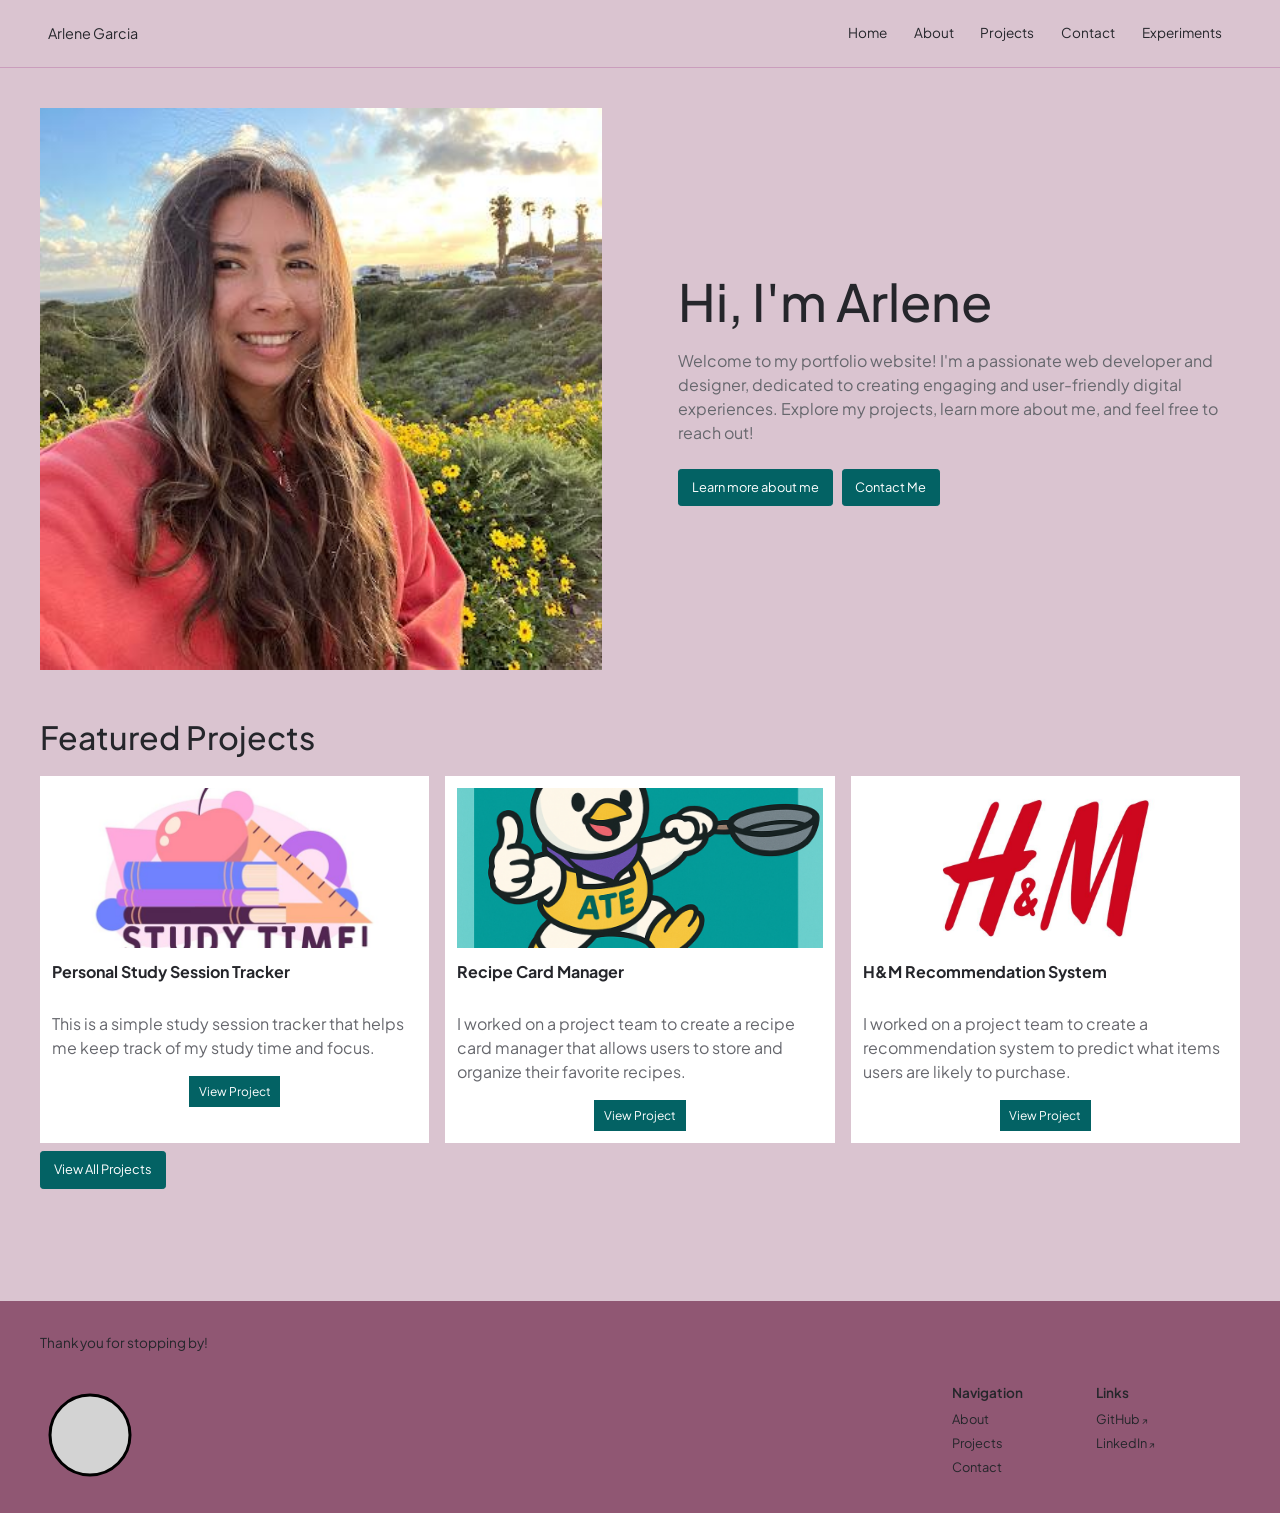
==== index.html @ 25e19397 "HW4 Setup" ====
<!DOCTYPE html>
<html lang="en">
<head>
    <meta charset="UTF-8">
    <meta name="viewport" content="width=device-width, initial-scale=1.0">
    <title>Arlene Garcia's Portfolio</title>
    <link rel="icon" type="image/png" href="images/favicon.png">
    <link rel="stylesheet" href="styles.css">
</head>
<body>
    <header>
        <div> <span>Arlene Garcia</span>
        </div>
        <nav>
            <a href="index.html">Home</a>
            <a href="about.html">About</a>
            <a href="projects.html">Projects</a>
            <a href="contact.html">Contact</a>
            <a href="experiments.html">Experiments</a>
        </nav>
    </header>
    <main>
        <section>
            <picture>
                <source srcset="images/profile.jpg" type="image/jpeg">
                <img src="images/profile.jpg" alt="Profile Picture">
            </picture>
            <div>
                <h1>Hi, I'm Arlene</h1>
                <p>Welcome to my portfolio website! I'm a passionate web developer and designer, dedicated to creating engaging and user-friendly digital experiences. Explore my projects, learn more about me, and feel free to reach out!</p>
                <a href="about.html" class="button">Learn more about me</a>
                <a href="contact.html" class="button">Contact Me</a>
            </div>
        </section>
        <section>
            <h2>Featured Projects</h2>
            <div>
                <article>
                    <img src="images/project1.jpg" alt="Project 1 Screenshot" width="200" height="200">
                    <h3>Personal Study Session Tracker</h3>
                    <p>This is a simple study session tracker that helps me keep track of my study time and focus.</p>
                    <a href="projects.html#project1">View Project</a>
                </article>
                <article>
                    <img src="images/project2.png" alt="Project 2 Screenshot" width="200" height="200">
                    <h3>Recipe Card Manager</h3>
                    <p>I worked on a project team to create a recipe card manager that allows users to store and organize their favorite recipes.</p>
                    <a href="projects.html#project2">View Project</a>
                </article>
                <article>
                    <img src="images/project3.jpg" alt="Project 3 Screenshot" width="200" height="200">
                    <h3>H&M Recommendation System</h3>
                    <p>I worked on a project team to create a recommendation system to predict what items users are likely to purchase.</p>
                    <a href="projects.html#project3">View Project</a>
                </article>
            </div>
            <a href="projects.html" class="button">View All Projects</a>
        </section>
    </main>
    <footer>
        <p>Thank you for stopping by!</p>
        <svg width="100" height="100">
            <circle cx="50" cy="50" r="40" stroke="black" stroke-width="3" fill="lightgray"></circle>
        </svg>
        <section>
            <h2>Navigation</h2>
            <ul>
                <li><a href="about.html">About</a></li>
                <li><a href="projects.html">Projects</a></li>
                <li><a href="contact.html">Contact</a></li>
            </ul>
        </section>
        <section>
            <h2>Links</h2>
            <ul>
                <li><a href="https://github.com/arlenecse">GitHub</a></li>
                <li><a href="https://www.linkedin.com/in/arlene-garcia-cs/">LinkedIn</a></li>
            </ul>
        </section>
    </footer>
    <noscript>
        <p> This website works best with JavaScript enabled.</p>
    </noscript>
</body>
</html>
---- styles.css ----
@import url('https://fonts.googleapis.com/css2?family=Plus+Jakarta+Sans:ital,wght@0,200..800;1,200..800&display=swap');

:root {
    --primary-color: #036264;
    --secondary-color: #905773;
    --background-color: #DAC4D0;
    --surface-color: #ffffff;
    --text-color: #25262b;
    --sub-color: #66676d;
    --border-color: #ca9dbc;
    --content-width: 1200px;
    --font-stack: 'Plus Jakarta Sans', 'Helvetica Neue', Arial, sans-serif;
    --line-height: 1.5;
}

* {
    box-sizing: border-box;
}

body {
    margin: 0;
    background: var(--background-color);
    color: var(--text-color);
    font-family: var(--font-stack);
    line-height: var(--line-height);
}

header {
    display: flex;
    align-items: center;
    justify-content: space-between;
    gap: 2rem;
    min-height: 4.25rem;
    padding: 0.75rem clamp(1rem, 4vw, 3rem);
    border-bottom: 1px solid var(--border-color);
    background: var(--background-color);
}

/*combinator targets my name inside the header*/
header > div {
    flex: 0 0 auto;
    font-size: 0.9rem;
}

nav {
    display: flex;
    flex-wrap: wrap;
    justify-content: flex-end;
    gap: 0.25rem;
}

nav a {
    display: block;
    padding: 0.55em 0.75em;
    color: var(--text-color);
    font-size: 0.85rem;
    text-decoration: none;
    border-radius: 0.25rem;
}

/*combinator targets the adjacent navigation links in nav bar*/
nav a + a {
    margin-left: 0.15rem;
}

nav a:hover,
nav a:focus-visible {
    background: var(--secondary-color);
    color: #ffffff;
}

main {
    width: min(100% - 2rem, var(--content-width));
    margin: 0 auto;
    padding: 2.5rem 0 4rem;
}

main > section {
    margin-bottom: 3rem;
}

h1,
h2,
h3 {
    margin-top: 0;
    line-height: 1.2;
}

h1 {
    margin-bottom: 1rem;
    font-size: clamp(2rem, 4vw, 3.25rem);
    font-weight: 500;
}

h2 {
    margin-bottom: 1.25rem;
    font-size: clamp(1.5rem, 3vw, 2rem);
    font-weight: 500;
}

h3 {
    font-size: 1rem;
}

p {
    color: var(--sub-color);
    line-height: var(--line-height);
}

a {
    color: var(--text-color);
}

a:focus-visible,
button:focus-visible,
input:focus-visible,
textarea:focus-visible {
    outline: 3px solid black;
    outline-offset: 3px;
}


main > section:first-child:has(picture) {
    display: grid;
    grid-template-columns: minmax(0, 1fr) minmax(0, 1fr);
    gap: clamp(2rem, 6vw, 5rem);
    align-items: center;
}

main > section:first-child:has(picture) picture {
    display: block;
    min-height: 16rem;
    background: var(--secondary-color);
}

main > section:first-child:has(picture) picture img {
    display: block;
    width: 100%;
    height: 100%;
    min-height: 16rem;
    object-fit: cover;
}

main > section:first-child:has(picture) p {
    max-width: 42rem;
}

/*combinator targets section in about page*/
main > section:first-child:has(> h1 + picture) {
    display: block;
}

/*combinator targets picture on about page*/
main > section:first-child:has(> h1 + picture) picture {
    max-width: 32rem;
}

/*combinator targets text in first section in about page*/
main > section:first-child:has(> h1 + picture) ~ section {
    text-align: left;
}

.button,
button {
    display: inline-block;
    margin: 0.5rem 0.35rem 0 0;
    padding: 0.65em 1em;
    border: 1px solid var(--primary-color);
    border-radius: 0.2rem;
    background: var(--primary-color);
    color: #ffffff;
    font: inherit;
    font-size: 0.8rem;
    text-decoration: none;
    cursor: pointer;
}

.button:hover,
button:hover {
    background: #4a4b52;
}

/*combinator targets the div in the second section with articles*/
main > section:nth-child(2) > div {
    display: grid;
    grid-template-columns: repeat(3, minmax(0, 1fr));
    gap: 1rem;
    text-align: left;
}

/*combinator targets the articles in the second section with articles*/
main > section:nth-child(2) article {
    display: flex;
    flex-direction: column;
    min-width: 0;
    padding: 0.75rem;
    background: var(--surface-color);
}

/*combinator targets the images in the second section with articles*/
main > section:nth-child(2) article img {
    display: block;
    width: 100%;
    height: 10rem;
    object-fit: cover;
    background: var(--secondary-color);
}

/*combinator targets the h3 in the second section with articles*/
main > section:nth-child(2) article h3 {
    margin: 0.9rem 0 0.9rem;
}

/*combinator targets view project button*/
main > section:nth-child(2) article a {
    align-self: center;
    padding: 0.55em 0.8em;
    background: var(--primary-color);
    color: #ffffff;
    font-size: 0.75rem;
    text-decoration: none;
}

/*attribute selector targets external links*/
a[href^="http"]::after {
    content: " ↗";
    font-size: 0.75em;
}

/*combinator targets footer sections*/
footer > section {
    min-width: 7rem;
}

footer {
    display: grid;
    grid-template-columns: minmax(12rem, 1fr) auto auto auto;
    gap: 2rem;
    align-items: start;
    padding: 2rem max(1rem, calc((100% - var(--content-width)) / 2));
    background: var(--secondary-color);
}

footer p {
    grid-column: 1 / -1;
    margin: 0;
    color: var(--text-color);
    font-size: 0.85rem;
}

footer svg {
    width: 6rem;
    height: 6rem;
}

footer section h2 {
    margin-bottom: 0.25rem;
    font-size: 0.85rem;
    font-weight: 600;
}

footer ul {
    margin: 0;
    padding: 0;
    list-style: none;
}

footer a {
    font-size: 0.8rem;
    text-decoration: none;
}

footer a:hover {
    text-decoration: underline;
}

form {
    max-width: 42rem;
}

fieldset {
    display: grid;
    gap: 0.6rem;
    padding: 1.25rem;
    border: 1px solid var(--border-color);
    background: var(--surface-color);
}

input,
textarea {
    width: 100%;
    max-width: 100%;
    padding: 0.65rem;
    border: 1px solid var(--border-color);
    border-radius: 0.2rem;
    font: inherit;
}

textarea {
    resize: vertical;
}

project-card {
    display: grid;
    grid-template-columns: minmax(12rem, 1fr) minmax(0, 1.5fr);
    column-gap: 2rem;
    row-gap: 0.5rem;
    margin-bottom: 1.5rem;
    padding: 1.25rem 1.5rem;
    border: 0 !important;
    background: var(--surface-color);
}

/*combinator targets the h2 in the project card*/
project-card > h2 {
    grid-column: 1 / -1;
    margin-bottom: 0.25rem;
    font-size: 1.35rem;
    font-weight: 500;
}

/*combinator targets the picture in the project card*/
project-card > picture {
    grid-column: 1;
    grid-row: 2 / span 4;
}

project-card img {
    display: block;
    width: 100%;
    height: 12rem;
    object-fit: cover;
    background: var(--secondary-color);
}

/*combinator targets the h3 in the project card*/
project-card > h3 {
    grid-column: 2;
    margin: 0;
    font-size: 0.8rem;
}

/*combinator targets the paragraph and list in the project card*/
project-card > p,
project-card > ul {
    grid-column: 2;
    margin: 0;
    font-size: 0.8rem;
}

/*combinator targets the list in the project card*/
project-card > ul {
    padding-left: 1.25rem;
}

/*combinator targets the link in the project card*/
project-card > a {
    grid-column: 2;
    justify-self: start;
    padding: 0.45em 0.8em;
    background: var(--primary-color);
    color: #ffffff;
    font-size: 0.7rem;
    text-decoration: none;
}

/*combinator targets the second section with project cards*/
main > section:nth-child(2):has(project-card) {
    text-align: left;
}

/*combinator targets the first section with articles*/
main > section:first-child:has(> article) {
    display: grid;
    grid-template-columns: repeat(3, minmax(0, 1fr));
    gap: 1rem;
}

/*combinator targets the h1 and p in the first section with articles*/
main > section:first-child:has(> article) > h1,
main > section:first-child:has(> article) > p {
    grid-column: 1 / -1;
}

/*combinator targets the articles in the first section with articles*/
main > section:first-child:has(> article) > article {
    padding: 0.75rem;
    text-align: center;
}

/*combinator targets the images in the first section with articles*/
main > section:first-child:has(> article) > article img {
    display: block;
    width: 100%;
    height: 10rem;
    object-fit: cover;
    border-radius: 0.2rem;
    background: var(--secondary-color);
}

/*combinator targets the h2 in the first section with articles*/
main > section:first-child:has(> article) > article h2 {
    margin: 0.75rem 0 0.25rem;
    font-size: 1.25rem;
}

/*combinator targets the links in the first section with articles*/
main > section:first-child:has(> article) > article a {
    font-size: 0.8rem;
    overflow-wrap: anywhere;
}

/*combinator targets the form */
main > section:nth-child(2):has(form) {
    padding: 1.5rem;
    background: var(--surface-color);
    text-align: left;
}

/*combinator targets the h2 in the form section */
main > section:nth-child(2):has(form) > h2 {
    margin-bottom: 1rem;
    font-size: 1.4rem;
}

/*combinator targets the form inside the section */
main > section:nth-child(2):has(form) form {
    max-width: none;
}

/*combinator targets the fieldset in the form */
main > section:nth-child(2):has(form) fieldset {
    grid-template-columns: minmax(6rem, 0.5fr) minmax(0, 1fr);
    border: 0;
    padding: 0;
}

/*combinator targets the legend and paragraph in the form */
main > section:nth-child(2):has(form) legend,
main > section:nth-child(2):has(form) fieldset > p {
    grid-column: 1 / -1;
}

/*combinator targets the line break in the form */
main > section:nth-child(2):has(form) br {
    display: none;
}

/*combinator targets the button in the form */
main > section:nth-child(2):has(form) button {
    grid-column: 2;
    justify-self: start;
}

@media (max-width: 700px) {
    header {
        align-items: flex-start;
        flex-direction: column;
        gap: 0.5rem;
    }

    nav {
        justify-content: flex-start;
        width: 100%;
    }

    main {
        width: min(100% - 1.5rem, var(--content-width));
        padding-top: 1.5rem;
    }

    main > section:first-child:has(picture) {
        grid-template-columns: 1fr;
        gap: 1.5rem;
    }

    main > section:first-child:has(picture) picture,
    main > section:first-child:has(picture) picture img {
        min-height: 12rem;
    }

    main > section:nth-child(2) > div {
        grid-template-columns: 1fr;
    }

    project-card {
        display: block;
        padding: 1rem;
    }

    project-card > picture {
        display: block;
        margin-bottom: 1rem;
    }

    project-card > h3 {
        margin-top: 0.75rem;
    }

    main > section:first-child:has(> article) {
        grid-template-columns: 1fr;
    }

    main > section:first-child:has(> article) > article {
        padding: 0;
    }

    main > section:first-child:has(> article) > article img {
        height: 12rem;
    }

    main > section:nth-child(2):has(form) {
        padding: 1rem;
    }

    main > section:nth-child(2):has(form) fieldset {
        grid-template-columns: 1fr;
    }

    main > section:nth-child(2):has(form) legend,
    main > section:nth-child(2):has(form) fieldset > p,
    main > section:nth-child(2):has(form) button {
        grid-column: 1;
    }

    main > section:first-child:has(> h1 + picture) {
        display: block;
    }

    footer {
        grid-template-columns: 1fr 1fr;
        gap: 1rem;
    }

    footer p {
        grid-column: 1 / -1;
    }
}
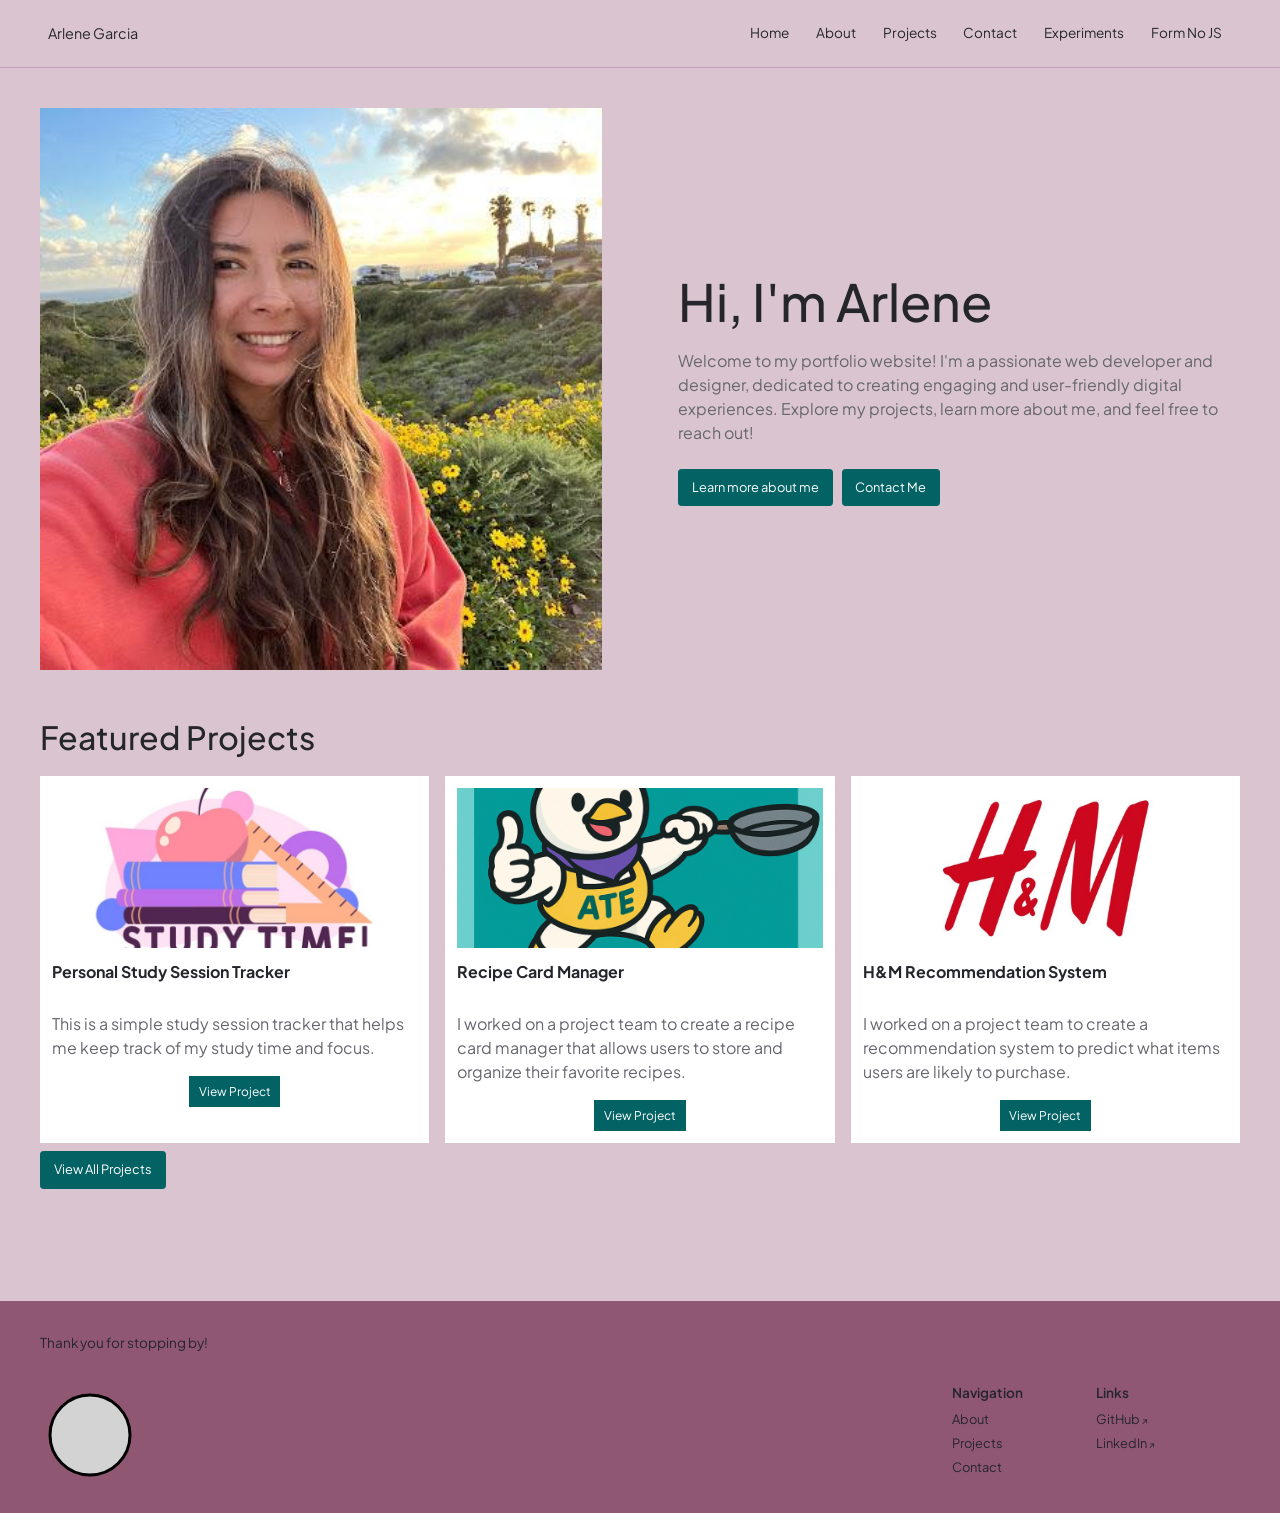
==== commit 56ca4155: "Part 1 and Part 2 Completed" ====
--- a/index.html
+++ b/index.html
@@ -17,6 +17,7 @@
             <a href="projects.html">Projects</a>
             <a href="contact.html">Contact</a>
             <a href="experiments.html">Experiments</a>
+            <a href="form-no-js.html">Form No JS</a>
         </nav>
     </header>
     <main>
--- a/styles.css
+++ b/styles.css
@@ -300,6 +300,88 @@
     resize: vertical;
 }
 
+main > section:first-child:has(> form) {
+    max-width: 42rem;
+    margin-right: auto;
+    margin-left: auto;
+    padding: 1.5rem;
+    background: var(--surface-color);
+}
+
+main > section:first-child:has(> form) > p {
+    margin-bottom: 1.5rem;
+}
+
+main > section:first-child:has(> form) form {
+    max-width: none;
+}
+
+main > section:first-child:has(> form) fieldset {
+    display: grid;
+    gap: 1rem;
+    padding: 0;
+    border: 0;
+    background: transparent;
+}
+
+main > section:first-child:has(> form) legend {
+    margin-bottom: 0.25rem;
+    font-size: 1.25rem;
+    font-weight: 600;
+}
+
+main > section:first-child:has(> form) fieldset > p {
+    margin: 0;
+}
+
+main > section:first-child:has(> form) label {
+    display: flex;
+    flex-direction: column;
+    gap: 0.35rem;
+    font-weight: 600;
+}
+
+main > section:first-child:has(> form) label::before {
+    content: "*";
+    position: absolute;
+    top: 0;
+    left: 0;
+    color: #a32929;
+    font-weight: 700;
+}
+
+main > section:first-child:has(> form) label {
+    position: relative;
+    padding-left: 0.8rem;
+}
+
+main > section:first-child:has(> form) input:required,
+main > section:first-child:has(> form) textarea:required {
+    border-left: 4px solid var(--primary-color);
+}
+
+main > section:first-child:has(> form) label:has(input:user-invalid),
+main > section:first-child:has(> form) label:has(textarea:user-invalid) {
+    text-decoration: underline wavy #a32929;
+}
+
+main > section:first-child:has(> form) input:user-invalid,
+main > section:first-child:has(> form) textarea:user-invalid {
+    border-color: #a32929;
+    box-shadow: 0 0 0 2px #a32929;
+}
+
+main > section:first-child:has(> form) input:user-valid,
+main > section:first-child:has(> form) textarea:user-valid {
+    border-color: #176b3a;
+    box-shadow: 0 0 0 2px #176b3a;
+}
+
+main > section:first-child:has(> form) button {
+    justify-self: start;
+    margin-top: 0;
+}
+
 project-card {
     display: grid;
     grid-template-columns: minmax(12rem, 1fr) minmax(0, 1.5fr);
@@ -513,6 +595,10 @@
         padding: 1rem;
     }
 
+    main > section:first-child:has(> form) {
+        padding: 1rem;
+    }
+
     main > section:nth-child(2):has(form) fieldset {
         grid-template-columns: 1fr;
     }
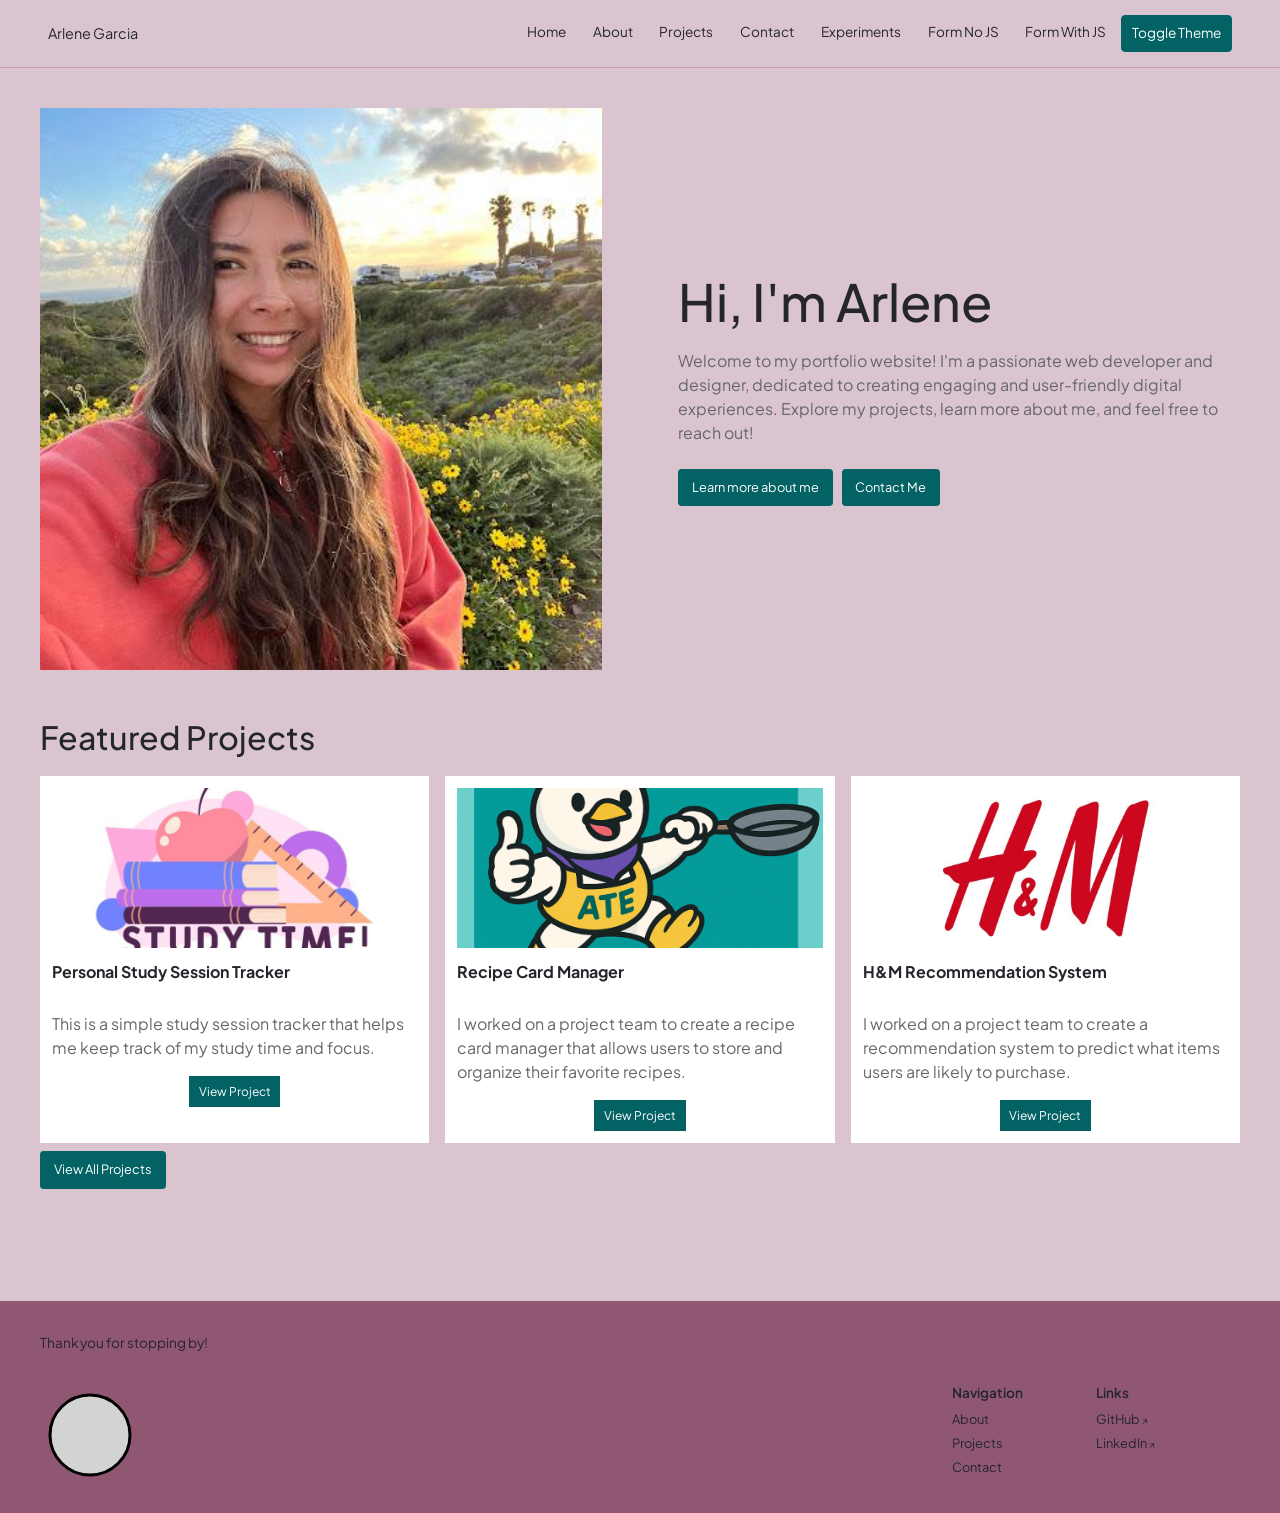
==== commit a416de55: "Part 3 and Part 4" ====
--- a/index.html
+++ b/index.html
@@ -18,6 +18,9 @@
             <a href="contact.html">Contact</a>
             <a href="experiments.html">Experiments</a>
             <a href="form-no-js.html">Form No JS</a>
+            <a href="form-with-js.html">Form With JS</a>
+            <button id="theme-toggle" aria-label="Toggle theme" hidden>Toggle Theme</button>
+            <script src="theme.js" defer></script>
         </nav>
     </header>
     <main>
@@ -36,19 +39,19 @@
         <section>
             <h2>Featured Projects</h2>
             <div>
-                <article>
+                <article class="project1-preview">
                     <img src="images/project1.jpg" alt="Project 1 Screenshot" width="200" height="200">
                     <h3>Personal Study Session Tracker</h3>
                     <p>This is a simple study session tracker that helps me keep track of my study time and focus.</p>
                     <a href="projects.html#project1">View Project</a>
                 </article>
-                <article>
+                <article class="project2-preview">
                     <img src="images/project2.png" alt="Project 2 Screenshot" width="200" height="200">
                     <h3>Recipe Card Manager</h3>
                     <p>I worked on a project team to create a recipe card manager that allows users to store and organize their favorite recipes.</p>
                     <a href="projects.html#project2">View Project</a>
                 </article>
-                <article>
+                <article class="project3-preview">
                     <img src="images/project3.jpg" alt="Project 3 Screenshot" width="200" height="200">
                     <h3>H&M Recommendation System</h3>
                     <p>I worked on a project team to create a recommendation system to predict what items users are likely to purchase.</p>
--- a/styles.css
+++ b/styles.css
@@ -1,6 +1,7 @@
 @import url('https://fonts.googleapis.com/css2?family=Plus+Jakarta+Sans:ital,wght@0,200..800;1,200..800&display=swap');
 
 :root {
+    color-scheme: light;
     --primary-color: #036264;
     --secondary-color: #905773;
     --background-color: #DAC4D0;
@@ -8,6 +9,22 @@
     --text-color: #25262b;
     --sub-color: #66676d;
     --border-color: #ca9dbc;
+    --focus-color: #005fcc;
+    --content-width: 1200px;
+    --font-stack: 'Plus Jakarta Sans', 'Helvetica Neue', Arial, sans-serif;
+    --line-height: 1.5;
+}
+
+:root[data-theme="dark"] {
+    color-scheme: dark;
+    --primary-color: #036264;
+    --secondary-color: #905773;
+    --background-color: #25262b;
+    --surface-color: #1a1b1e;
+    --text-color: #f0f0f0;
+    --sub-color: #a0a0a0;
+    --border-color: #ca9dbc;
+    --focus-color: #72b7ff;
     --content-width: 1200px;
     --font-stack: 'Plus Jakarta Sans', 'Helvetica Neue', Arial, sans-serif;
     --line-height: 1.5;
@@ -58,6 +75,18 @@
     border-radius: 0.25rem;
 }
 
+nav button {
+    display: block;
+    align-self: center;
+    margin: 0;
+    padding: 0.55em 0.75em;
+    border: 1px solid var(--primary-color);
+    background: var(--primary-color);
+    color: #ffffff;
+    font-size: 0.85rem;
+    border-radius: 0.25rem;
+}
+
 /*combinator targets the adjacent navigation links in nav bar*/
 nav a + a {
     margin-left: 0.15rem;
@@ -115,7 +144,7 @@
 button:focus-visible,
 input:focus-visible,
 textarea:focus-visible {
-    outline: 3px solid black;
+    outline: 3px solid var(--focus-color);
     outline-offset: 3px;
 }
 
@@ -377,6 +406,45 @@
     box-shadow: 0 0 0 2px #176b3a;
 }
 
+main > section:first-child:has(> form) #form-errors,
+main > section:first-child:has(> form) #comments-info {
+    width: 100%;
+    box-sizing: border-box;
+    padding: 0.9rem 1rem;
+    border-radius: 0.35rem;
+}
+
+main > section:first-child:has(> form) #form-errors {
+    background: #fff0f1;
+    color: #8f1d27;
+}
+
+main > section:first-child:has(> form) #comments-info {
+    background: #fff7e6;
+    color: #704900;
+}
+
+main > section:first-child:has(> form) #form-errors h2,
+main > section:first-child:has(> form) #comments-info h2 {
+    margin: 0 0 0.5rem;
+    font-size: 1rem;
+}
+
+main > section:first-child:has(> form) #form-errors p,
+main > section:first-child:has(> form) #comments-info p {
+    margin: 0.25rem 0 0;
+}
+
+main > section:first-child:has(> form) #form-errors p:not([hidden]) {
+    padding-left: 1.25rem;
+    text-indent: -0.75rem;
+}
+
+main > section:first-child:has(> form) #form-errors p:not([hidden])::before {
+    content: "\2022";
+    margin-right: 0.5rem;
+}
+
 main > section:first-child:has(> form) button {
     justify-self: start;
     margin-top: 0;
@@ -622,3 +690,32 @@
         grid-column: 1 / -1;
     }
 }
+
+@view-transition {
+    navigation: auto;
+}
+
+::view-transition-old(root),
+::view-transition-new(root) {
+    animation-duration: 250ms;
+    animation-timing-function: ease-in-out;
+}
+
+@media (prefers-reduced-motion: reduce) {
+    ::view-transition-old(root),
+    ::view-transition-new(root) {
+        animation-duration: 1ms;
+    }
+}
+
+.project1-preview {
+    view-transition-name: project1-card;
+}
+
+.project2-preview {
+    view-transition-name: project2-card;
+}
+
+.project3-preview {
+    view-transition-name: project3-card;
+}
